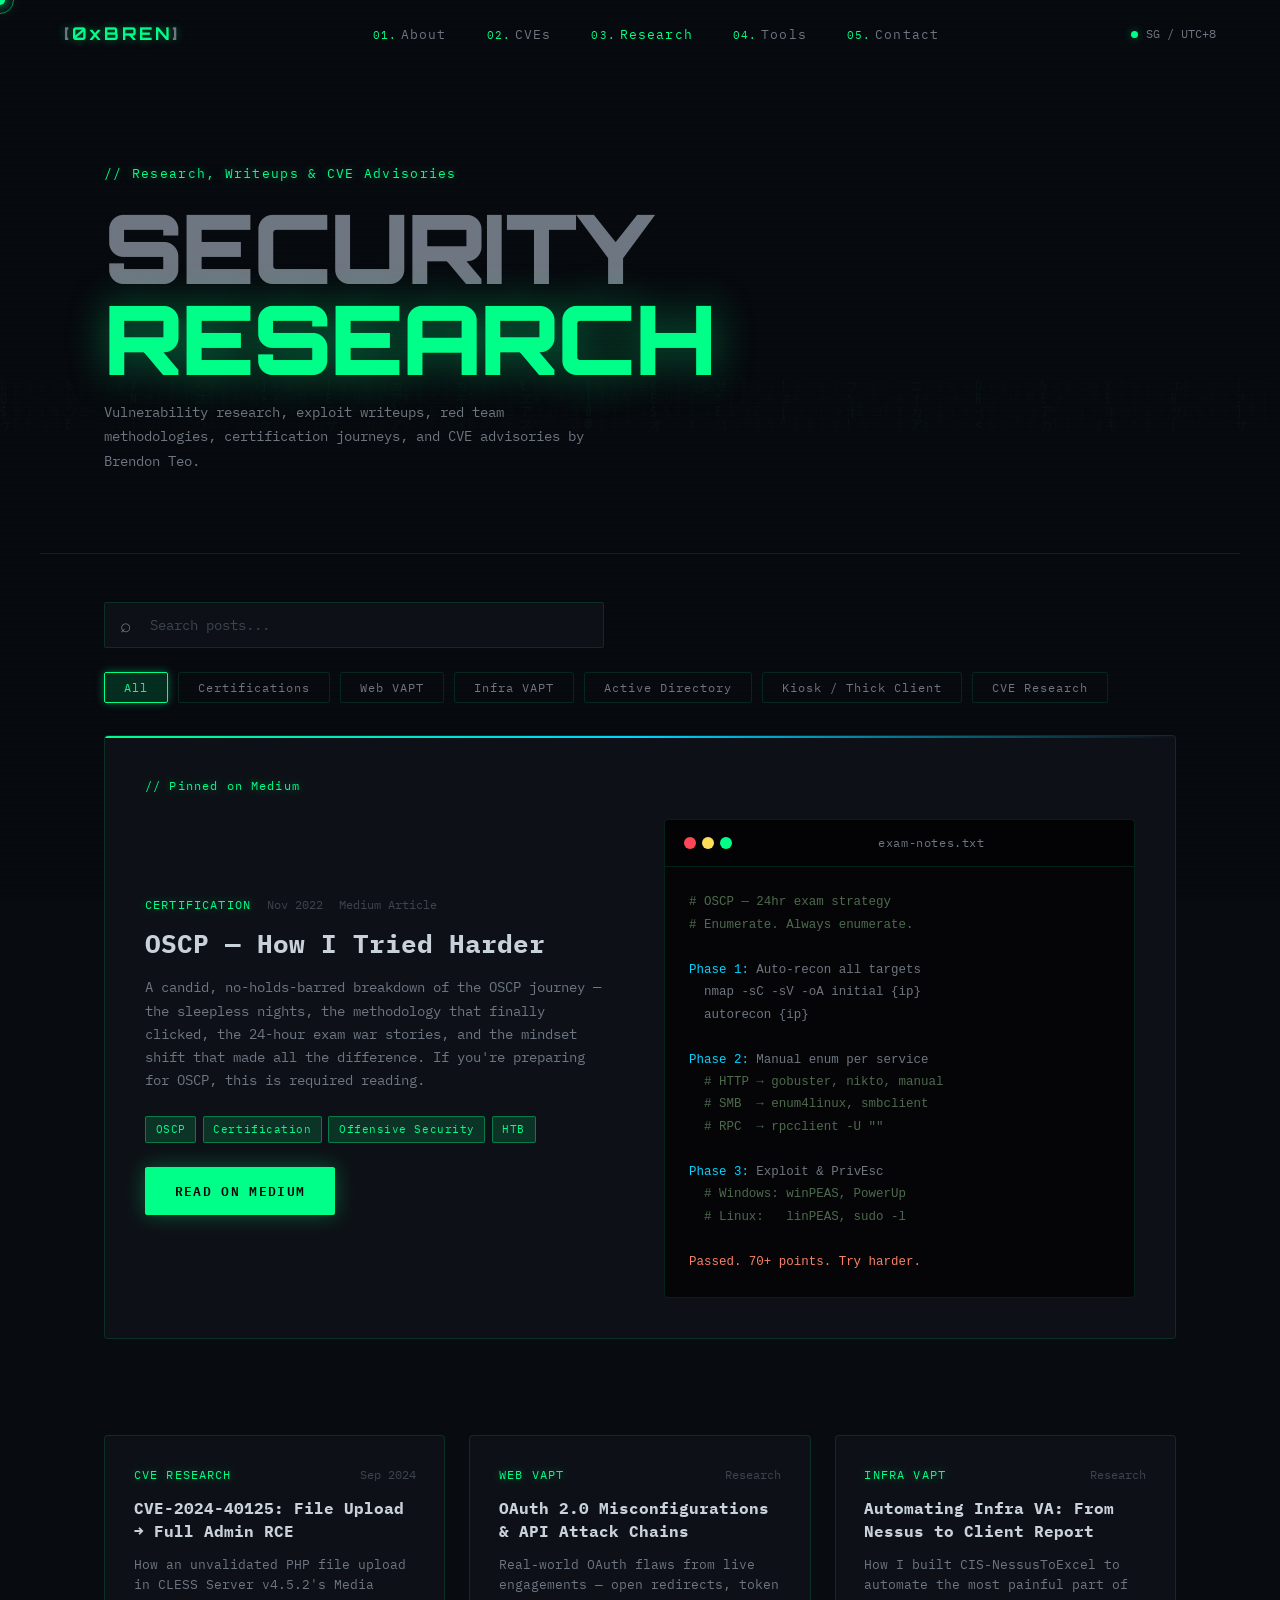
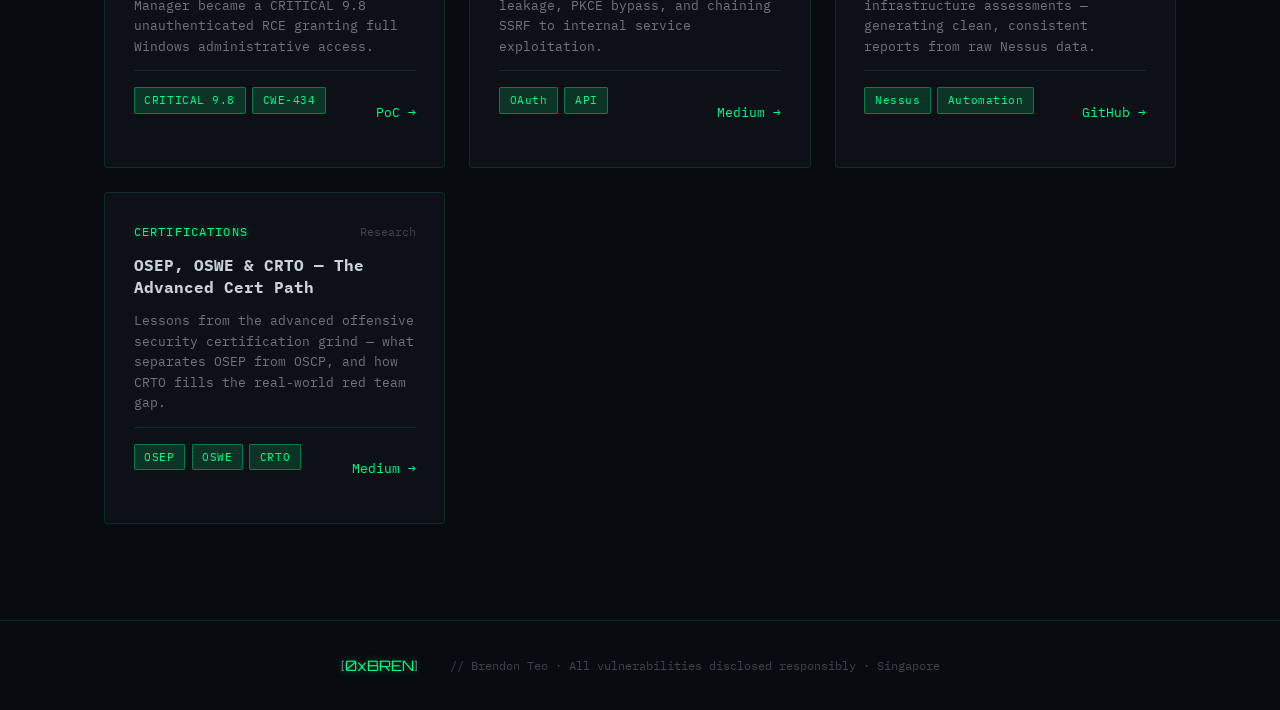
==== blog.html @ 50df7da7 "Add files via upload" ====
<!DOCTYPE html>
<html lang="en">
<head>
  <meta charset="UTF-8" />
  <meta name="viewport" content="width=device-width, initial-scale=1.0" />
  <title>Research — 0xBREN</title>
  <link rel="stylesheet" href="css/style.css" />
  <link rel="stylesheet" href="css/blog.css" />
  <link rel="preconnect" href="https://fonts.googleapis.com" />
  <link href="https://fonts.googleapis.com/css2?family=Share+Tech+Mono&family=Orbitron:wght@400;700;900&family=IBM+Plex+Mono:wght@300;400;600&display=swap" rel="stylesheet" />
</head>
<body>

  <canvas id="matrix-canvas"></canvas>
  <div class="scanlines"></div>
  <div class="cursor" id="cursor"></div>
  <div class="cursor-trail" id="cursor-trail"></div>

  <nav class="nav scrolled" id="nav">
    <div class="nav-logo">
      <a href="index.html" style="text-decoration:none;color:inherit;">
        <span class="bracket">[</span><span class="logo-text">0xBREN</span><span class="bracket">]</span>
      </a>
    </div>
    <ul class="nav-links">
      <li><a href="index.html#about"    class="nav-link"><span class="num">01.</span>About</a></li>
      <li><a href="index.html#cves"     class="nav-link"><span class="num">02.</span>CVEs</a></li>
      <li><a href="blog.html"           class="nav-link" style="color:var(--green)"><span class="num">03.</span>Research</a></li>
      <li><a href="index.html#tools"    class="nav-link"><span class="num">04.</span>Tools</a></li>
      <li><a href="index.html#contact"  class="nav-link"><span class="num">05.</span>Contact</a></li>
    </ul>
    <div class="nav-status">
      <span class="status-dot"></span>
      <span class="status-text">SG / UTC+8</span>
    </div>
  </nav>

  <header class="blog-hero">
    <div class="blog-hero-content">
      <span class="tag-line">// Research, Writeups &amp; CVE Advisories</span>
      <h1 class="blog-hero-title">SECURITY<br/><span class="accent">RESEARCH</span></h1>
      <p class="blog-hero-sub">Vulnerability research, exploit writeups, red team methodologies, certification journeys, and CVE advisories by Brendon Teo.</p>
    </div>
  </header>

  <div class="blog-controls section">
    <div class="blog-search-wrap">
      <span class="search-icon">⌕</span>
      <input type="text" id="blog-search" class="blog-search" placeholder="Search posts..." />
    </div>
    <div class="blog-cats">
      <button class="filter-btn active" data-cat="all">All</button>
      <button class="filter-btn" data-cat="cert">Certifications</button>
      <button class="filter-btn" data-cat="web">Web VAPT</button>
      <button class="filter-btn" data-cat="infra">Infra VAPT</button>
      <button class="filter-btn" data-cat="ad">Active Directory</button>
      <button class="filter-btn" data-cat="kiosk">Kiosk / Thick Client</button>
      <button class="filter-btn" data-cat="cve">CVE Research</button>
    </div>
  </div>

  <!-- FEATURED -->
  <div class="blog-featured section">
    <article class="featured-article reveal" data-cat="cert">
      <div class="featured-badge">// Pinned on Medium</div>
      <div class="featured-grid">
        <div class="featured-left">
          <div class="post-meta">
            <span class="post-cat">Certification</span>
            <span class="post-date">Nov 2022</span>
            <span class="post-read-time">Medium Article</span>
          </div>
          <h2 class="featured-title">OSCP — How I Tried Harder</h2>
          <p class="featured-excerpt">A candid, no-holds-barred breakdown of the OSCP journey — the sleepless nights, the methodology that finally clicked, the 24-hour exam war stories, and the mindset shift that made all the difference. If you're preparing for OSCP, this is required reading.</p>
          <div class="post-tags-row">
            <span class="post-tag">OSCP</span>
            <span class="post-tag">Certification</span>
            <span class="post-tag">Offensive Security</span>
            <span class="post-tag">HTB</span>
          </div>
          <a href="https://medium.com/@btkl123/oscp-how-i-tried-harder-d6840a6efec2" target="_blank" class="btn btn-primary">Read on Medium</a>
        </div>
        <div class="featured-code">
          <div class="terminal-header">
            <div class="terminal-dots">
              <span class="dot dot-red"></span>
              <span class="dot dot-yellow"></span>
              <span class="dot dot-green"></span>
            </div>
            <span class="terminal-title">exam-notes.txt</span>
          </div>
          <pre class="code-block"><code><span class="c-comment"># OSCP — 24hr exam strategy</span>
<span class="c-comment"># Enumerate. Always enumerate.</span>

<span class="c-kw">Phase 1:</span> Auto-recon all targets
  nmap -sC -sV -oA initial {ip}
  autorecon {ip}

<span class="c-kw">Phase 2:</span> Manual enum per service
  <span class="c-comment"># HTTP → gobuster, nikto, manual</span>
  <span class="c-comment"># SMB  → enum4linux, smbclient</span>
  <span class="c-comment"># RPC  → rpcclient -U ""</span>

<span class="c-kw">Phase 3:</span> Exploit &amp; PrivEsc
  <span class="c-comment"># Windows: winPEAS, PowerUp</span>
  <span class="c-comment"># Linux:   linPEAS, sudo -l</span>

<span class="c-val">Passed. 70+ points. Try harder.</span></code></pre>
        </div>
      </div>
    </article>
  </div>

  <!-- POSTS -->
  <div class="blog-grid section" id="blog-grid">

    <article class="blog-post-card reveal" data-cat="cve" data-title="cve-2024-40125 file upload rce cless server">
      <div class="post-header">
        <span class="post-cat">CVE Research</span>
        <span class="post-date">Sep 2024</span>
      </div>
      <h3 class="post-card-title">CVE-2024-40125: File Upload → Full Admin RCE</h3>
      <p class="post-card-excerpt">How an unvalidated PHP file upload in CLESS Server v4.5.2's Media Manager became a CRITICAL 9.8 unauthenticated RCE granting full Windows administrative access.</p>
      <div class="post-footer">
        <div class="post-tags-row">
          <span class="post-tag">CRITICAL 9.8</span>
          <span class="post-tag">CWE-434</span>
        </div>
        <a href="https://github.com/brendontkl/My-CVEs/tree/main/CVE-2024-40125" target="_blank" class="post-read">PoC →</a>
      </div>
    </article>

    <article class="blog-post-card reveal" data-cat="web" data-title="web vapt api oauth ssrf injection">
      <div class="post-header">
        <span class="post-cat">Web VAPT</span>
        <span class="post-date">Research</span>
      </div>
      <h3 class="post-card-title">OAuth 2.0 Misconfigurations &amp; API Attack Chains</h3>
      <p class="post-card-excerpt">Real-world OAuth flaws from live engagements — open redirects, token leakage, PKCE bypass, and chaining SSRF to internal service exploitation.</p>
      <div class="post-footer">
        <div class="post-tags-row">
          <span class="post-tag">OAuth</span>
          <span class="post-tag">API</span>
        </div>
        <a href="https://medium.com/@btkl123" target="_blank" class="post-read">Medium →</a>
      </div>
    </article>

    <article class="blog-post-card reveal" data-cat="infra" data-title="infra vapt network infrastructure nessus">
      <div class="post-header">
        <span class="post-cat">Infra VAPT</span>
        <span class="post-date">Research</span>
      </div>
      <h3 class="post-card-title">Automating Infra VA: From Nessus to Client Report</h3>
      <p class="post-card-excerpt">How I built CIS-NessusToExcel to automate the most painful part of infrastructure assessments — generating clean, consistent reports from raw Nessus data.</p>
      <div class="post-footer">
        <div class="post-tags-row">
          <span class="post-tag">Nessus</span>
          <span class="post-tag">Automation</span>
        </div>
        <a href="https://github.com/brendontkl/VAPT-Tools" target="_blank" class="post-read">GitHub →</a>
      </div>
    </article>

    <article class="blog-post-card reveal" data-cat="cert" data-title="osep oswe crto red team evasion">
      <div class="post-header">
        <span class="post-cat">Certifications</span>
        <span class="post-date">Research</span>
      </div>
      <h3 class="post-card-title">OSEP, OSWE &amp; CRTO — The Advanced Cert Path</h3>
      <p class="post-card-excerpt">Lessons from the advanced offensive security certification grind — what separates OSEP from OSCP, and how CRTO fills the real-world red team gap.</p>
      <div class="post-footer">
        <div class="post-tags-row">
          <span class="post-tag">OSEP</span>
          <span class="post-tag">OSWE</span>
          <span class="post-tag">CRTO</span>
        </div>
        <a href="https://medium.com/@btkl123" target="_blank" class="post-read">Medium →</a>
      </div>
    </article>

  </div>

  <footer class="footer">
    <div class="footer-content">
      <span class="footer-logo"><span class="bracket">[</span>0xBREN<span class="bracket">]</span></span>
      <span class="footer-copy">// Brendon Teo · All vulnerabilities disclosed responsibly · Singapore</span>
    </div>
  </footer>

  <script src="js/main.js"></script>
  <script src="js/blog.js"></script>
</body>
</html>
---- css/style.css ----
/* ═══════════════════════════════════════════════
   0xBREN PORTFOLIO — Terminal Noir
   ═══════════════════════════════════════════════ */

:root {
  --black:       #050508;
  --bg:          #080b10;
  --bg-card:     #0d1117;
  --bg-card2:    #111620;
  --green:       #00ff88;
  --green-dim:   #00cc6a;
  --green-glow:  rgba(0, 255, 136, 0.15);
  --cyan:        #00d4ff;
  --red:         #ff4757;
  --orange:      #ffa502;
  --yellow:      #ffdd59;
  --text:        #c9d1d9;
  --text-dim:    #6e7681;
  --text-muted:  #3d444d;
  --border:      rgba(0, 255, 136, 0.12);
  --border-bright: rgba(0, 255, 136, 0.35);
  --font-mono:   'IBM Plex Mono', 'Share Tech Mono', monospace;
  --font-display:'Orbitron', monospace;
  --glow-sm:     0 0 8px rgba(0, 255, 136, 0.4);
  --glow-md:     0 0 20px rgba(0, 255, 136, 0.3);
  --glow-lg:     0 0 40px rgba(0, 255, 136, 0.2);
}

*, *::before, *::after { box-sizing: border-box; margin: 0; padding: 0; }
html { scroll-behavior: smooth; }
body {
  background: var(--bg);
  color: var(--text);
  font-family: var(--font-mono);
  font-size: 15px;
  line-height: 1.7;
  overflow-x: hidden;
  cursor: none;
}

/* Cursor */
.cursor {
  position: fixed; width: 10px; height: 10px;
  background: var(--green); border-radius: 50%;
  pointer-events: none; z-index: 9999;
  transform: translate(-50%, -50%);
  transition: transform 0.08s ease;
  box-shadow: 0 0 12px var(--green), 0 0 24px rgba(0,255,136,0.4);
  mix-blend-mode: screen;
}
.cursor-trail {
  position: fixed; width: 28px; height: 28px;
  border: 1px solid rgba(0,255,136,0.5); border-radius: 50%;
  pointer-events: none; z-index: 9998;
  transform: translate(-50%, -50%);
  transition: all 0.18s ease; mix-blend-mode: screen;
}

/* Matrix Canvas */
#matrix-canvas {
  position: fixed; top: 0; left: 0;
  width: 100%; height: 100%;
  z-index: 0; opacity: 0.04; pointer-events: none;
}

/* Scanlines */
.scanlines {
  position: fixed; top: 0; left: 0;
  width: 100%; height: 100%;
  background: repeating-linear-gradient(
    0deg, transparent, transparent 2px,
    rgba(0,0,0,0.03) 2px, rgba(0,0,0,0.03) 4px
  );
  pointer-events: none; z-index: 1;
}

/* Nav */
.nav {
  position: fixed; top: 0; left: 0; right: 0;
  display: flex; align-items: center;
  justify-content: space-between;
  padding: 1.2rem 4rem; z-index: 100;
  border-bottom: 1px solid transparent;
  transition: all 0.4s ease;
}
.nav.scrolled {
  background: rgba(8,11,16,0.92);
  backdrop-filter: blur(16px);
  border-bottom-color: var(--border);
}
.nav-logo {
  font-family: var(--font-display);
  font-size: 1.1rem; font-weight: 700;
  letter-spacing: 0.15em;
  color: var(--green); text-shadow: var(--glow-sm);
}
.bracket { color: var(--text-dim); }
.nav-links { display: flex; gap: 2.5rem; list-style: none; }
.nav-link {
  text-decoration: none; color: var(--text-dim);
  font-size: 0.8rem; letter-spacing: 0.08em;
  transition: color 0.2s; position: relative;
}
.nav-link .num { color: var(--green); margin-right: 0.3rem; font-size: 0.7rem; }
.nav-link::after {
  content: ''; position: absolute; bottom: -3px; left: 0;
  width: 0; height: 1px; background: var(--green);
  transition: width 0.3s ease; box-shadow: var(--glow-sm);
}
.nav-link:hover { color: var(--text); }
.nav-link:hover::after { width: 100%; }
.nav-status { display: flex; align-items: center; gap: 0.5rem; font-size: 0.72rem; color: var(--text-dim); }
.status-dot {
  width: 7px; height: 7px; background: var(--green);
  border-radius: 50%; animation: pulse-dot 2s infinite; box-shadow: var(--glow-sm);
}
@keyframes pulse-dot {
  0%,100% { opacity:1; transform:scale(1); }
  50% { opacity:0.5; transform:scale(0.8); }
}

/* Hero */
.hero {
  position: relative; z-index: 2; min-height: 100vh;
  display: grid; grid-template-columns: 1fr 1fr;
  align-items: center; gap: 4rem;
  padding: 8rem 4rem 4rem;
  max-width: 1400px; margin: 0 auto;
}
.hero-tag { margin-bottom: 1.5rem; }
.tag-line { font-size: 0.8rem; color: var(--green); letter-spacing: 0.1em; text-shadow: var(--glow-sm); }
.hero-title { font-family: var(--font-display); line-height: 1.0; margin-bottom: 2rem; }
.title-line {
  display: block; font-size: clamp(2.2rem, 4.5vw, 4rem);
  font-weight: 900; color: var(--text-dim); letter-spacing: -0.02em;
}
.title-line.accent {
  color: var(--green);
  text-shadow: 0 0 30px rgba(0,255,136,0.5), 0 0 60px rgba(0,255,136,0.2);
}
.hero-sub { margin-bottom: 2.5rem; font-size: 0.9rem; color: var(--text-dim); min-height: 1.5rem; }
.typewriter::after { content: '█'; color: var(--green); animation: blink-cursor 1s step-end infinite; }
@keyframes blink-cursor { 50% { opacity: 0; } }
.hero-stats { display: flex; align-items: center; gap: 2rem; margin-bottom: 2.5rem; }
.stat { text-align: center; }
.stat-num {
  display: block; font-family: var(--font-display);
  font-size: 2.2rem; font-weight: 700;
  color: var(--green); text-shadow: var(--glow-md); line-height: 1;
}
.stat-label { font-size: 0.7rem; color: var(--text-dim); text-transform: uppercase; letter-spacing: 0.1em; margin-top: 0.3rem; display: block; }
.stat-divider { color: var(--border-bright); font-size: 1.5rem; }
.hero-cta { display: flex; gap: 1rem; flex-wrap: wrap; }

/* Buttons */
.btn {
  display: inline-block; padding: 0.75rem 1.8rem;
  font-family: var(--font-mono); font-size: 0.82rem;
  letter-spacing: 0.1em; text-decoration: none;
  text-transform: uppercase; border-radius: 2px;
  transition: all 0.25s ease; position: relative; overflow: hidden;
}
.btn::before {
  content: ''; position: absolute; inset: 0;
  transform: translateX(-100%); transition: transform 0.3s ease;
}
.btn:hover::before { transform: translateX(0); }
.btn-primary {
  background: var(--green); color: var(--black); font-weight: 600;
  box-shadow: var(--glow-md); border: 1px solid var(--green);
}
.btn-primary::before { background: rgba(255,255,255,0.15); }
.btn-primary:hover { box-shadow: 0 0 30px rgba(0,255,136,0.6); transform: translateY(-2px); }
.btn-ghost {
  background: transparent; color: var(--green); border: 1px solid var(--border-bright);
}
.btn-ghost::before { background: var(--green-glow); }
.btn-ghost:hover { border-color: var(--green); box-shadow: var(--glow-sm); }

/* Terminal */
.hero-terminal {
  background: var(--bg-card); border: 1px solid var(--border);
  border-radius: 8px; overflow: hidden;
  box-shadow: 0 0 40px rgba(0,0,0,0.5), var(--glow-lg);
  position: relative;
}
.hero-terminal::before {
  content: ''; position: absolute; inset: 0; border-radius: 8px;
  background: linear-gradient(135deg, rgba(0,255,136,0.03), transparent);
  pointer-events: none;
}
.terminal-header {
  display: flex; align-items: center; gap: 1rem;
  padding: 0.8rem 1.2rem;
  background: rgba(0,0,0,0.3); border-bottom: 1px solid var(--border);
}
.terminal-dots { display: flex; gap: 6px; }
.dot { width: 12px; height: 12px; border-radius: 50%; }
.dot-red { background: var(--red); }
.dot-yellow { background: var(--yellow); }
.dot-green { background: var(--green); }
.terminal-title { font-size: 0.75rem; color: var(--text-dim); flex: 1; text-align: center; letter-spacing: 0.05em; }
.terminal-body { padding: 1.5rem; font-size: 0.82rem; line-height: 2.0; }
.terminal-line { display: flex; align-items: baseline; gap: 0.5rem; }
.prompt { color: var(--green); text-shadow: var(--glow-sm); }
.cmd { color: var(--cyan); }
.output { color: var(--text-dim); padding-left: 1rem; }
.blink { animation: blink-cursor 1s step-end infinite; }

/* Animations */
.animate-in { opacity: 0; transform: translateY(24px); }
.animate-in.visible { animation: slide-up 0.7s ease forwards; }
@keyframes slide-up { to { opacity: 1; transform: translateY(0); } }
.reveal {
  opacity: 0; transform: translateY(30px);
  transition: opacity 0.7s ease, transform 0.7s ease;
}
.reveal.visible { opacity: 1; transform: translateY(0); }

/* Sections */
.section {
  position: relative; z-index: 2;
  max-width: 1200px; margin: 0 auto;
  padding: 6rem 4rem;
}
.section-header { display: flex; align-items: center; gap: 1.2rem; margin-bottom: 3.5rem; }
.section-num { font-family: var(--font-display); font-size: 0.75rem; color: var(--green); text-shadow: var(--glow-sm); letter-spacing: 0.1em; }
.section-title { font-family: var(--font-display); font-size: 1.5rem; font-weight: 700; color: var(--text); letter-spacing: 0.05em; white-space: nowrap; }
.section-line { flex: 1; height: 1px; background: var(--border); max-width: 400px; }

/* About */
.about-grid { display: grid; grid-template-columns: 1fr 1fr; gap: 4rem; align-items: start; }
.about-intro { font-family: var(--font-display); font-size: 1.05rem; color: var(--green); margin-bottom: 1.5rem; text-shadow: var(--glow-sm); }
.about-text p { margin-bottom: 1rem; color: var(--text); font-size: 0.88rem; }
.about-text strong { color: var(--green); }
.cert-row { display: flex; gap: 0.6rem; flex-wrap: wrap; margin-top: 1.5rem; }
.cert {
  padding: 0.3rem 0.7rem; border: 1px solid var(--border-bright);
  border-radius: 2px; font-size: 0.68rem; color: var(--green);
  letter-spacing: 0.08em; text-shadow: var(--glow-sm);
}
.skill-category { margin-bottom: 2rem; }
.skill-category h4 { font-family: var(--font-display); font-size: 0.72rem; color: var(--green); letter-spacing: 0.15em; margin-bottom: 1rem; text-transform: uppercase; }
.skill-list { display: flex; flex-wrap: wrap; gap: 0.6rem; }
.skill-tag {
  padding: 0.3rem 0.8rem; background: var(--bg-card);
  border: 1px solid var(--border); border-radius: 2px;
  font-size: 0.75rem; color: var(--text-dim); transition: all 0.2s;
}
.skill-tag:hover { border-color: var(--green); color: var(--green); box-shadow: var(--glow-sm); }

/* CVE Live Badge */
.cve-live-badge {
  display: flex; align-items: center; gap: 0.6rem;
  font-size: 0.78rem; color: var(--text-dim);
  margin-bottom: 1.5rem;
  padding: 0.5rem 1rem;
  background: var(--bg-card);
  border: 1px solid var(--border);
  border-radius: 2px;
  width: fit-content;
}
.cve-live-badge .status-dot { flex-shrink: 0; }

/* CVEs */
.cve-filter { display: flex; gap: 0.8rem; margin-bottom: 2.5rem; flex-wrap: wrap; }
.filter-btn {
  padding: 0.4rem 1.2rem; background: transparent;
  border: 1px solid var(--border); color: var(--text-dim);
  font-family: var(--font-mono); font-size: 0.78rem;
  letter-spacing: 0.08em; cursor: pointer; border-radius: 2px; transition: all 0.2s;
}
.filter-btn:hover, .filter-btn.active {
  border-color: var(--green); color: var(--green);
  background: var(--green-glow); box-shadow: var(--glow-sm);
}
.cve-grid { display: grid; grid-template-columns: repeat(auto-fill, minmax(380px, 1fr)); gap: 1.5rem; }
.cve-card {
  background: var(--bg-card); border: 1px solid var(--border);
  border-radius: 4px; padding: 1.5rem;
  transition: all 0.3s ease; position: relative; overflow: hidden;
}
.cve-card::before {
  content: ''; position: absolute; top: 0; left: 0;
  width: 3px; height: 100%;
  transform: scaleY(0); transform-origin: top; transition: transform 0.3s ease;
}
.cve-card[data-severity="critical"]::before { background: var(--red); }
.cve-card[data-severity="high"]::before     { background: var(--orange); }
.cve-card[data-severity="medium"]::before   { background: var(--yellow); }
.cve-card:hover { border-color: var(--border-bright); transform: translateY(-4px); box-shadow: 0 12px 40px rgba(0,0,0,0.4), var(--glow-sm); }
.cve-card:hover::before { transform: scaleY(1); }
.cve-top { display: flex; justify-content: space-between; align-items: center; margin-bottom: 0.8rem; }
.cve-id { font-size: 0.72rem; color: var(--text-dim); letter-spacing: 0.05em; }
.severity { padding: 0.2rem 0.6rem; border-radius: 2px; font-size: 0.68rem; font-weight: 600; letter-spacing: 0.08em; }
.severity.critical { background: rgba(255,71,87,0.15); color: var(--red); border: 1px solid rgba(255,71,87,0.3); }
.severity.high     { background: rgba(255,165,2,0.15);  color: var(--orange); border: 1px solid rgba(255,165,2,0.3); }
.severity.medium   { background: rgba(255,221,89,0.15); color: var(--yellow); border: 1px solid rgba(255,221,89,0.3); }
.cve-title { font-size: 0.9rem; color: var(--text); font-weight: 600; margin-bottom: 0.7rem; line-height: 1.4; }
.cve-desc { font-size: 0.8rem; color: var(--text-dim); margin-bottom: 1rem; line-height: 1.6; }
.cve-meta { display: flex; flex-wrap: wrap; gap: 0.4rem; margin-bottom: 1rem; }
.cve-tag { padding: 0.15rem 0.5rem; background: rgba(0,255,136,0.06); border: 1px solid var(--border); border-radius: 2px; font-size: 0.68rem; color: var(--text-dim); }
.cve-footer { display: flex; justify-content: space-between; align-items: center; border-top: 1px solid var(--border); padding-top: 0.8rem; flex-wrap: wrap; gap: 0.5rem; }
.cve-date { font-size: 0.72rem; color: var(--text-muted); }
.cve-links-row { display: flex; gap: 1rem; }
.cve-link { font-size: 0.75rem; color: var(--green); text-decoration: none; transition: text-shadow 0.2s; }
.cve-link:hover { text-shadow: var(--glow-sm); }
.cve-cta { text-align: center; margin-top: 2.5rem; display: flex; gap: 1rem; justify-content: center; flex-wrap: wrap; }

/* Research */
.research-grid { display: grid; grid-template-columns: 1fr 1fr; gap: 1.5rem; }
.post-card { background: var(--bg-card); border: 1px solid var(--border); border-radius: 4px; overflow: hidden; transition: all 0.3s ease; }
.post-card:hover { border-color: var(--border-bright); transform: translateY(-4px); box-shadow: 0 12px 40px rgba(0,0,0,0.4); }
.post-featured { grid-column: span 2; display: grid; grid-template-columns: 1fr 1.5fr; }
.post-img-placeholder {
  background: linear-gradient(135deg, #0a1a0a, #051205);
  display: flex; align-items: center; justify-content: center;
  min-height: 200px; font-size: 4rem;
  color: rgba(0,255,136,0.1); border-right: 1px solid var(--border);
  position: relative; overflow: hidden;
}
.post-glitch { animation: glitch 3s infinite; font-size: 6rem; letter-spacing: -0.5rem; }
@keyframes glitch {
  0%,90%,100% { transform:none; filter:none; }
  92% { transform:translate(-4px,2px); filter:hue-rotate(90deg); }
  94% { transform:translate(4px,-2px); filter:hue-rotate(-90deg); }
  96% { transform:translate(-2px,4px); }
}
.post-content { padding: 1.8rem; }
.post-meta { display: flex; gap: 1rem; margin-bottom: 0.8rem; font-size: 0.72rem; flex-wrap: wrap; }
.post-cat { color: var(--green); text-transform: uppercase; letter-spacing: 0.1em; text-shadow: var(--glow-sm); }
.post-date { color: var(--text-muted); }
.post-title { font-size: 1rem; color: var(--text); margin-bottom: 0.8rem; line-height: 1.4; }
.post-excerpt { font-size: 0.82rem; color: var(--text-dim); margin-bottom: 1.2rem; line-height: 1.6; }
.post-read { font-size: 0.8rem; color: var(--green); text-decoration: none; transition: text-shadow 0.2s; }
.post-read:hover { text-shadow: var(--glow-sm); }

/* Tools — 4 column grid */
.tools-grid { display: grid; grid-template-columns: repeat(4, 1fr); gap: 1.5rem; }
.tool-card {
  background: var(--bg-card); border: 1px solid var(--border);
  border-radius: 4px; padding: 1.8rem;
  transition: all 0.3s ease; text-align: center;
  display: flex; flex-direction: column;
}
.tool-card:hover { border-color: var(--green); box-shadow: var(--glow-md); transform: translateY(-4px); }
.tool-icon { font-size: 2rem; margin-bottom: 1rem; }
.tool-name { font-family: var(--font-display); font-size: 0.85rem; color: var(--green); margin-bottom: 0.8rem; text-shadow: var(--glow-sm); }
.tool-desc { font-size: 0.78rem; color: var(--text-dim); margin-bottom: 1rem; line-height: 1.6; flex: 1; }
.tool-tags { display: flex; gap: 0.5rem; justify-content: center; margin-bottom: 1.2rem; flex-wrap: wrap; }
.tool-tag { padding: 0.15rem 0.5rem; background: var(--green-glow); border: 1px solid var(--border-bright); border-radius: 2px; font-size: 0.68rem; color: var(--green); }
.tool-link { font-size: 0.78rem; color: var(--text-dim); text-decoration: none; transition: color 0.2s; }
.tool-link:hover { color: var(--green); }

/* Contact */
.contact-content { display: grid; grid-template-columns: 1fr 1fr; gap: 4rem; align-items: start; }
.contact-intro { font-size: 1rem; margin-bottom: 1rem; color: var(--text); }
.contact-intro strong { color: var(--green); }
.contact-text p { font-size: 0.88rem; color: var(--text-dim); margin-bottom: 1.5rem; }
.contact-links { display: flex; flex-direction: column; gap: 1rem; }
.contact-item {
  display: flex; align-items: center; gap: 1rem;
  text-decoration: none; color: var(--text-dim); font-size: 0.82rem;
  padding: 0.8rem 1rem; border: 1px solid var(--border);
  border-radius: 2px; transition: all 0.2s;
}
.contact-item:hover { border-color: var(--green); color: var(--green); background: var(--green-glow); box-shadow: var(--glow-sm); }
.contact-icon { font-size: 1.1rem; color: var(--green); }
.pgp-box { background: var(--bg-card); border: 1px solid var(--border); border-radius: 4px; overflow: hidden; }
.pgp-header { padding: 0.7rem 1rem; background: rgba(0,0,0,0.3); border-bottom: 1px solid var(--border); font-size: 0.75rem; color: var(--text-dim); letter-spacing: 0.1em; }
.pgp-content { padding: 1.2rem; font-size: 0.72rem; color: var(--text-muted); white-space: pre-wrap; line-height: 1.6; word-break: break-all; }
.pgp-copy { width: 100%; padding: 0.7rem; background: transparent; border: none; border-top: 1px solid var(--border); color: var(--green); font-family: var(--font-mono); font-size: 0.78rem; letter-spacing: 0.1em; cursor: pointer; transition: background 0.2s; }
.pgp-copy:hover { background: var(--green-glow); }

/* Footer */
.footer { position: relative; z-index: 2; border-top: 1px solid var(--border); padding: 2rem 4rem; text-align: center; }
.footer-content { display: flex; align-items: center; justify-content: center; gap: 2rem; font-size: 0.78rem; color: var(--text-muted); flex-wrap: wrap; }
.footer-logo { font-family: var(--font-display); color: var(--green); text-shadow: var(--glow-sm); font-size: 0.9rem; }

/* Responsive */
@media (max-width: 1100px) {
  .tools-grid { grid-template-columns: repeat(2, 1fr); }
}
@media (max-width: 900px) {
  .hero { grid-template-columns: 1fr; padding: 7rem 2rem 3rem; }
  .hero-terminal { display: none; }
  .about-grid { grid-template-columns: 1fr; }
  .cve-grid { grid-template-columns: 1fr; }
  .research-grid { grid-template-columns: 1fr; }
  .post-featured { grid-column: span 1; grid-template-columns: 1fr; }
  .post-img-placeholder { min-height: 150px; border-right: none; border-bottom: 1px solid var(--border); }
  .contact-content { grid-template-columns: 1fr; }
  .section { padding: 4rem 2rem; }
  .nav { padding: 1rem 2rem; }
  .nav-links { display: none; }
}
@media (max-width: 580px) {
  .tools-grid { grid-template-columns: 1fr; }
  .hero-stats { flex-direction: column; gap: 1rem; }
  .stat-divider { display: none; }
}
---- css/blog.css ----
/* ═══════════════════════════════════════════════
   BLOG PAGE — blog.css
   ═══════════════════════════════════════════════ */

.blog-hero {
  position: relative; z-index: 2;
  padding: 10rem 4rem 5rem;
  max-width: 1200px; margin: 0 auto;
  border-bottom: 1px solid var(--border);
}
.blog-hero-title {
  font-family: var(--font-display);
  font-size: clamp(3rem, 8vw, 6rem);
  font-weight: 900; line-height: 0.95;
  color: var(--text-dim); margin: 1rem 0; letter-spacing: -0.02em;
}
.blog-hero-title .accent {
  color: var(--green);
  text-shadow: 0 0 40px rgba(0,255,136,0.4); display: block;
}
.blog-hero-sub { font-size: 0.9rem; color: var(--text-dim); max-width: 500px; margin-top: 1rem; }

.blog-controls { display: flex; flex-direction: column; gap: 1.5rem; padding-top: 3rem; padding-bottom: 2rem; }
.blog-search-wrap { position: relative; max-width: 500px; }
.search-icon { position: absolute; left: 1rem; top: 50%; transform: translateY(-50%); color: var(--text-dim); font-size: 1.2rem; }
.blog-search {
  width: 100%; padding: 0.8rem 1rem 0.8rem 2.8rem;
  background: var(--bg-card); border: 1px solid var(--border);
  border-radius: 2px; color: var(--text);
  font-family: var(--font-mono); font-size: 0.85rem;
  outline: none; transition: border-color 0.2s, box-shadow 0.2s;
}
.blog-search:focus { border-color: var(--green); box-shadow: var(--glow-sm); }
.blog-search::placeholder { color: var(--text-muted); }
.blog-cats { display: flex; flex-wrap: wrap; gap: 0.6rem; }

.blog-featured { padding-top: 0; }
.featured-article {
  background: var(--bg-card); border: 1px solid var(--border);
  border-radius: 4px; padding: 2.5rem; position: relative; overflow: hidden;
}
.featured-article::before {
  content: ''; position: absolute; top: 0; left: 0; right: 0;
  height: 2px; background: linear-gradient(90deg, var(--green), var(--cyan), transparent);
}
.featured-badge { font-size: 0.72rem; color: var(--green); letter-spacing: 0.1em; margin-bottom: 1.5rem; text-shadow: var(--glow-sm); }
.featured-grid { display: grid; grid-template-columns: 1fr 1fr; gap: 3rem; align-items: center; }
.featured-title { font-size: 1.6rem; color: var(--text); line-height: 1.3; margin-bottom: 1rem; font-family: var(--font-mono); }
.featured-excerpt { font-size: 0.85rem; color: var(--text-dim); margin-bottom: 1.5rem; line-height: 1.7; }
.post-tags-row { display: flex; flex-wrap: wrap; gap: 0.4rem; margin-bottom: 1.5rem; }
.post-tag { padding: 0.2rem 0.6rem; background: var(--green-glow); border: 1px solid var(--border-bright); border-radius: 2px; font-size: 0.68rem; color: var(--green); letter-spacing: 0.05em; }
.post-read-time { color: var(--text-muted); }
.featured-code { background: var(--black); border: 1px solid var(--border); border-radius: 4px; overflow: hidden; }
.code-block { padding: 1.5rem; font-size: 0.78rem; line-height: 1.8; overflow-x: auto; color: var(--text-dim); }
.c-comment { color: #4d6a4d; }
.c-kw { color: var(--cyan); }
.c-val { color: #f78166; }

.blog-grid { display: grid; grid-template-columns: repeat(3, 1fr); gap: 1.5rem; padding-top: 0; }
.blog-post-card {
  background: var(--bg-card); border: 1px solid var(--border);
  border-radius: 4px; padding: 1.8rem;
  display: flex; flex-direction: column; gap: 0.8rem;
  transition: all 0.3s ease; position: relative; overflow: hidden;
}
.blog-post-card::after {
  content: ''; position: absolute; bottom: 0; left: 0; right: 0;
  height: 1px; background: linear-gradient(90deg, transparent, var(--green), transparent);
  opacity: 0; transition: opacity 0.3s;
}
.blog-post-card:hover { border-color: var(--border-bright); transform: translateY(-4px); box-shadow: 0 12px 40px rgba(0,0,0,0.5); }
.blog-post-card:hover::after { opacity: 1; }
.post-header { display: flex; justify-content: space-between; align-items: center; font-size: 0.72rem; flex-wrap: wrap; gap: 0.3rem; }
.post-card-title { font-size: 1rem; color: var(--text); line-height: 1.4; flex: 1; }
.post-card-excerpt { font-size: 0.8rem; color: var(--text-dim); line-height: 1.6; flex: 1; }
.post-footer { display: flex; justify-content: space-between; align-items: center; padding-top: 1rem; border-top: 1px solid var(--border); margin-top: auto; }
.blog-post-card.hidden { display: none; }

@media (max-width: 900px) {
  .featured-grid { grid-template-columns: 1fr; }
  .featured-code { display: none; }
  .blog-grid { grid-template-columns: 1fr 1fr; }
  .blog-hero { padding: 8rem 2rem 3rem; }
}
@media (max-width: 580px) {
  .blog-grid { grid-template-columns: 1fr; }
}
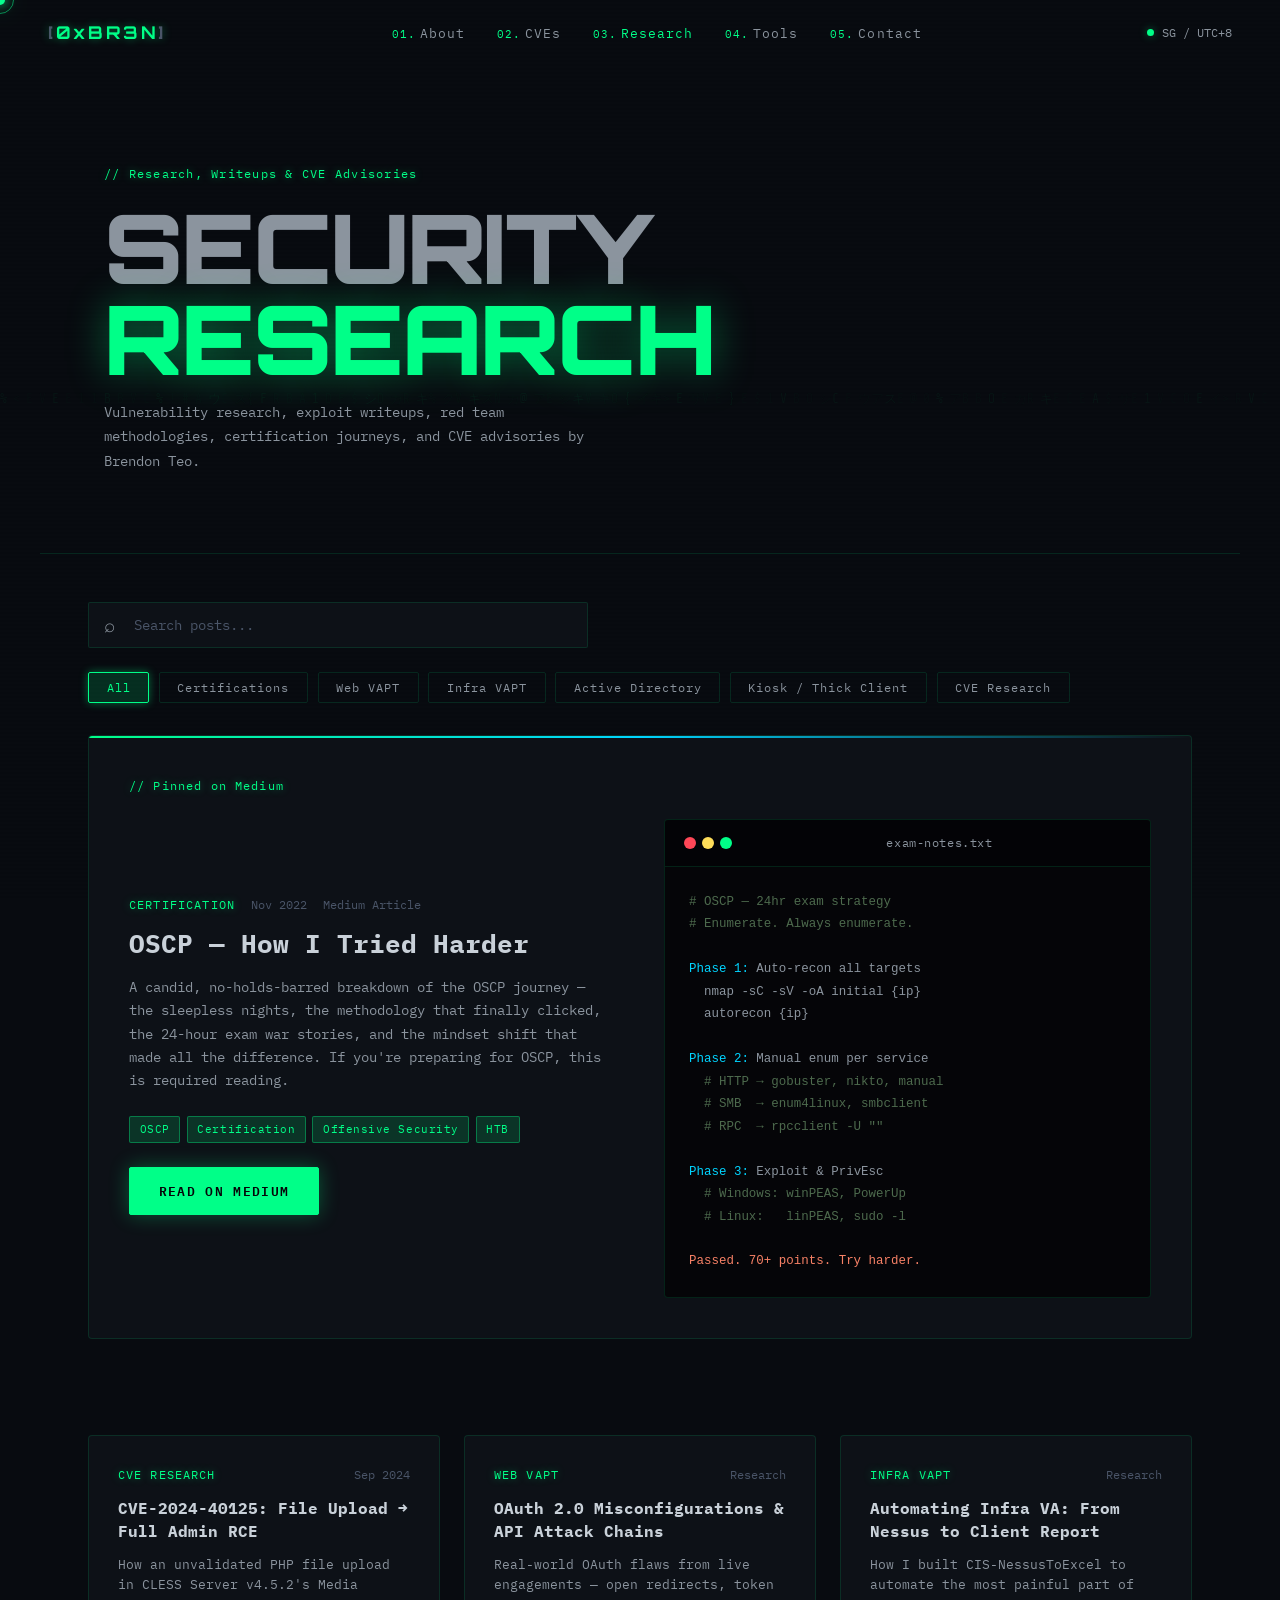
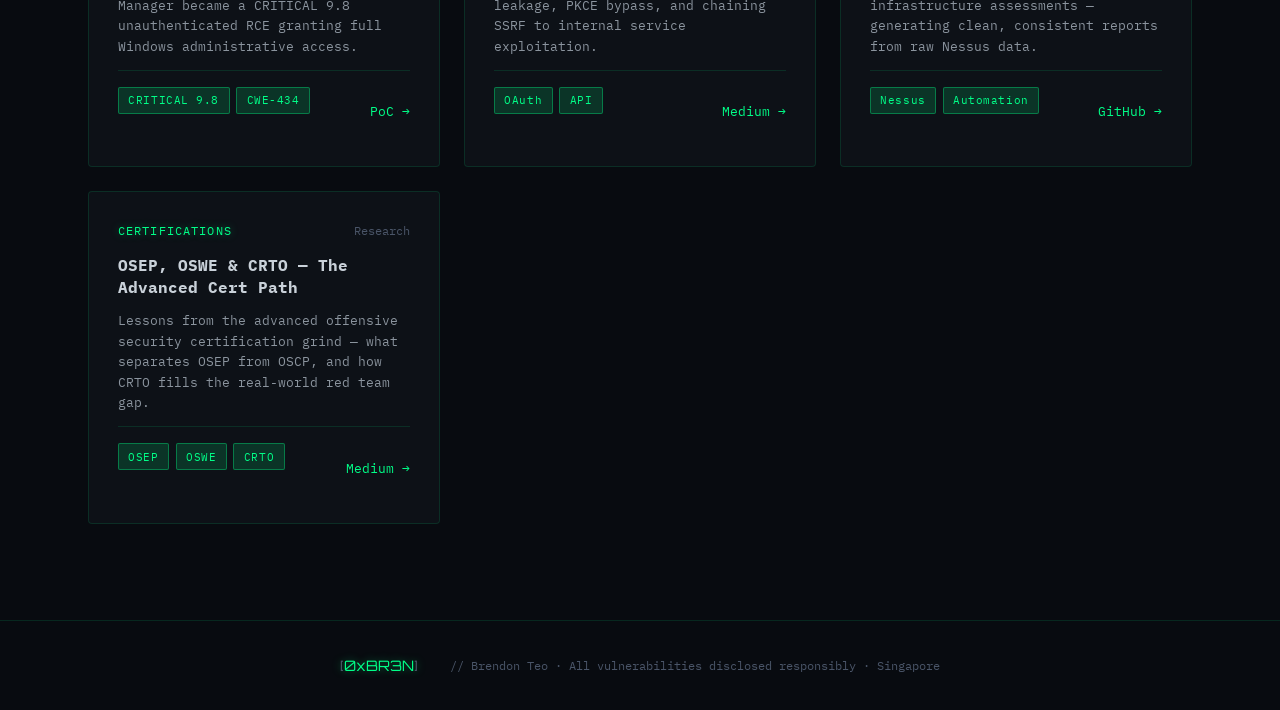
==== commit d257ceed: "Add files via upload" ====
--- a/blog.html
+++ b/blog.html
@@ -3,7 +3,7 @@
 <head>
   <meta charset="UTF-8" />
   <meta name="viewport" content="width=device-width, initial-scale=1.0" />
-  <title>Research — 0xBREN</title>
+  <title>Research — 0xBR3N</title>
   <link rel="stylesheet" href="css/style.css" />
   <link rel="stylesheet" href="css/blog.css" />
   <link rel="preconnect" href="https://fonts.googleapis.com" />
@@ -19,7 +19,7 @@
   <nav class="nav scrolled" id="nav">
     <div class="nav-logo">
       <a href="index.html" style="text-decoration:none;color:inherit;">
-        <span class="bracket">[</span><span class="logo-text">0xBREN</span><span class="bracket">]</span>
+        <span class="bracket">[</span><span class="logo-text">0xBR3N</span><span class="bracket">]</span>
       </a>
     </div>
     <ul class="nav-links">
@@ -183,7 +183,7 @@
 
   <footer class="footer">
     <div class="footer-content">
-      <span class="footer-logo"><span class="bracket">[</span>0xBREN<span class="bracket">]</span></span>
+      <span class="footer-logo"><span class="bracket">[</span>0xBR3N<span class="bracket">]</span></span>
       <span class="footer-copy">// Brendon Teo · All vulnerabilities disclosed responsibly · Singapore</span>
     </div>
   </footer>
--- a/css/style.css
+++ b/css/style.css
@@ -1,29 +1,28 @@
 /* ═══════════════════════════════════════════════
-   0xBREN PORTFOLIO — Terminal Noir
+   0xBR3N — style.css  (v2 — no scene, mobile ready)
    ═══════════════════════════════════════════════ */
 
 :root {
-  --black:       #050508;
-  --bg:          #080b10;
-  --bg-card:     #0d1117;
-  --bg-card2:    #111620;
-  --green:       #00ff88;
-  --green-dim:   #00cc6a;
-  --green-glow:  rgba(0, 255, 136, 0.15);
-  --cyan:        #00d4ff;
-  --red:         #ff4757;
-  --orange:      #ffa502;
-  --yellow:      #ffdd59;
-  --text:        #c9d1d9;
-  --text-dim:    #6e7681;
-  --text-muted:  #3d444d;
-  --border:      rgba(0, 255, 136, 0.12);
+  --black:         #050508;
+  --bg:            #080b10;
+  --bg-card:       #0d1117;
+  --green:         #00ff88;
+  --green-dim:     #00cc6a;
+  --green-glow:    rgba(0, 255, 136, 0.15);
+  --cyan:          #00d4ff;
+  --red:           #ff4757;
+  --orange:        #ffa502;
+  --yellow:        #ffdd59;
+  --text:          #c9d1d9;
+  --text-dim:      #8b949e;
+  --text-muted:    #4a5568;
+  --border:        rgba(0, 255, 136, 0.12);
   --border-bright: rgba(0, 255, 136, 0.35);
-  --font-mono:   'IBM Plex Mono', 'Share Tech Mono', monospace;
-  --font-display:'Orbitron', monospace;
-  --glow-sm:     0 0 8px rgba(0, 255, 136, 0.4);
-  --glow-md:     0 0 20px rgba(0, 255, 136, 0.3);
-  --glow-lg:     0 0 40px rgba(0, 255, 136, 0.2);
+  --font-mono:     'IBM Plex Mono', 'Share Tech Mono', monospace;
+  --font-display:  'Orbitron', monospace;
+  --glow-sm:       0 0 8px  rgba(0, 255, 136, 0.4);
+  --glow-md:       0 0 20px rgba(0, 255, 136, 0.3);
+  --glow-lg:       0 0 40px rgba(0, 255, 136, 0.2);
 }
 
 *, *::before, *::after { box-sizing: border-box; margin: 0; padding: 0; }
@@ -37,13 +36,14 @@
   overflow-x: hidden;
   cursor: none;
 }
-
-/* Cursor */
+@media (max-width: 768px) { body { cursor: auto; } }
+
+/* ── Custom Cursor (desktop only) ── */
+.cursor, .cursor-trail { pointer-events: none; }
 .cursor {
   position: fixed; width: 10px; height: 10px;
   background: var(--green); border-radius: 50%;
-  pointer-events: none; z-index: 9999;
-  transform: translate(-50%, -50%);
+  z-index: 9999; transform: translate(-50%, -50%);
   transition: transform 0.08s ease;
   box-shadow: 0 0 12px var(--green), 0 0 24px rgba(0,255,136,0.4);
   mix-blend-mode: screen;
@@ -51,22 +51,22 @@
 .cursor-trail {
   position: fixed; width: 28px; height: 28px;
   border: 1px solid rgba(0,255,136,0.5); border-radius: 50%;
-  pointer-events: none; z-index: 9998;
-  transform: translate(-50%, -50%);
+  z-index: 9998; transform: translate(-50%, -50%);
   transition: all 0.18s ease; mix-blend-mode: screen;
 }
-
-/* Matrix Canvas */
+@media (max-width: 768px) { .cursor, .cursor-trail { display: none; } }
+
+/* ── Matrix Canvas ── */
 #matrix-canvas {
   position: fixed; top: 0; left: 0;
   width: 100%; height: 100%;
   z-index: 0; opacity: 0.04; pointer-events: none;
 }
-
-/* Scanlines */
+@media (max-width: 768px) { #matrix-canvas { opacity: 0.025; } }
+
+/* ── Scanlines ── */
 .scanlines {
-  position: fixed; top: 0; left: 0;
-  width: 100%; height: 100%;
+  position: fixed; top: 0; left: 0; width: 100%; height: 100%;
   background: repeating-linear-gradient(
     0deg, transparent, transparent 2px,
     rgba(0,0,0,0.03) 2px, rgba(0,0,0,0.03) 4px
@@ -74,38 +74,38 @@
   pointer-events: none; z-index: 1;
 }
 
-/* Nav */
+/* ════════════════════════════════════
+   NAV
+════════════════════════════════════ */
 .nav {
   position: fixed; top: 0; left: 0; right: 0;
-  display: flex; align-items: center;
-  justify-content: space-between;
-  padding: 1.2rem 4rem; z-index: 100;
+  display: flex; align-items: center; justify-content: space-between;
+  padding: 1.1rem 3rem; z-index: 100;
   border-bottom: 1px solid transparent;
   transition: all 0.4s ease;
 }
 .nav.scrolled {
-  background: rgba(8,11,16,0.92);
+  background: rgba(8,11,16,0.95);
   backdrop-filter: blur(16px);
   border-bottom-color: var(--border);
 }
 .nav-logo {
-  font-family: var(--font-display);
-  font-size: 1.1rem; font-weight: 700;
-  letter-spacing: 0.15em;
+  font-family: var(--font-display); font-size: 1.1rem;
+  font-weight: 700; letter-spacing: 0.15em;
   color: var(--green); text-shadow: var(--glow-sm);
 }
-.bracket { color: var(--text-dim); }
-.nav-links { display: flex; gap: 2.5rem; list-style: none; }
+.bracket { color: var(--text-muted); }
+.nav-links { display: flex; gap: 2rem; list-style: none; }
 .nav-link {
   text-decoration: none; color: var(--text-dim);
   font-size: 0.8rem; letter-spacing: 0.08em;
   transition: color 0.2s; position: relative;
 }
-.nav-link .num { color: var(--green); margin-right: 0.3rem; font-size: 0.7rem; }
+.nav-link .num { color: var(--green); margin-right: 0.25rem; font-size: 0.7rem; }
 .nav-link::after {
   content: ''; position: absolute; bottom: -3px; left: 0;
   width: 0; height: 1px; background: var(--green);
-  transition: width 0.3s ease; box-shadow: var(--glow-sm);
+  transition: width 0.3s ease;
 }
 .nav-link:hover { color: var(--text); }
 .nav-link:hover::after { width: 100%; }
@@ -113,43 +113,174 @@
 .status-dot {
   width: 7px; height: 7px; background: var(--green);
   border-radius: 50%; animation: pulse-dot 2s infinite; box-shadow: var(--glow-sm);
+  flex-shrink: 0;
 }
 @keyframes pulse-dot {
   0%,100% { opacity:1; transform:scale(1); }
   50% { opacity:0.5; transform:scale(0.8); }
 }
 
-/* Hero */
+/* Hamburger (mobile) */
+.nav-hamburger {
+  display: none; flex-direction: column; gap: 5px;
+  background: none; border: none; cursor: pointer; padding: 4px;
+}
+.nav-hamburger span {
+  display: block; width: 22px; height: 2px;
+  background: var(--green); border-radius: 2px;
+  transition: all 0.3s;
+}
+.nav-hamburger.open span:nth-child(1) { transform: rotate(45deg) translate(5px, 5px); }
+.nav-hamburger.open span:nth-child(2) { opacity: 0; }
+.nav-hamburger.open span:nth-child(3) { transform: rotate(-45deg) translate(5px, -5px); }
+
+/* Mobile nav drawer */
+.mobile-nav {
+  position: fixed; top: 0; left: 0; right: 0; bottom: 0;
+  background: rgba(5,5,8,0.97); backdrop-filter: blur(12px);
+  z-index: 99; display: flex; align-items: center; justify-content: center;
+  opacity: 0; pointer-events: none; transition: opacity 0.3s ease;
+}
+.mobile-nav.open { opacity: 1; pointer-events: all; }
+.mobile-nav ul { list-style: none; text-align: center; }
+.mobile-nav ul li { margin: 1.5rem 0; }
+.mobile-nav .nav-link {
+  font-size: 1.4rem; letter-spacing: 0.12em;
+  color: var(--text-dim);
+}
+.mobile-nav .nav-link:hover { color: var(--green); }
+
+@media (max-width: 900px) {
+  .nav-links, .nav-status { display: none; }
+  .nav-hamburger { display: flex; }
+  .nav { padding: 1rem 1.5rem; }
+}
+
+/* ════════════════════════════════════
+   HERO
+════════════════════════════════════ */
 .hero {
-  position: relative; z-index: 2; min-height: 100vh;
+  position: relative; z-index: 2;
+  min-height: 100vh;
   display: grid; grid-template-columns: 1fr 1fr;
-  align-items: center; gap: 4rem;
-  padding: 8rem 4rem 4rem;
+  align-items: center; gap: 3rem;
+  padding: 8rem 3rem 4rem;
   max-width: 1400px; margin: 0 auto;
 }
-.hero-tag { margin-bottom: 1.5rem; }
-.tag-line { font-size: 0.8rem; color: var(--green); letter-spacing: 0.1em; text-shadow: var(--glow-sm); }
-.hero-title { font-family: var(--font-display); line-height: 1.0; margin-bottom: 2rem; }
-.title-line {
-  display: block; font-size: clamp(2.2rem, 4.5vw, 4rem);
-  font-weight: 900; color: var(--text-dim); letter-spacing: -0.02em;
-}
-.title-line.accent {
-  color: var(--green);
-  text-shadow: 0 0 30px rgba(0,255,136,0.5), 0 0 60px rgba(0,255,136,0.2);
-}
-.hero-sub { margin-bottom: 2.5rem; font-size: 0.9rem; color: var(--text-dim); min-height: 1.5rem; }
+.hero-tag { margin-bottom: 1.2rem; }
+.tag-line { font-size: 0.78rem; color: var(--green); letter-spacing: 0.1em; text-shadow: var(--glow-sm); }
+
+/* Identity block */
+.identity-block { margin-bottom: 1.8rem; }
+.identity-label {
+  font-size: 0.65rem; letter-spacing: 0.2em;
+  color: var(--text-muted); margin-bottom: 0.6rem;
+  font-family: var(--font-display);
+}
+.identity-name {
+  font-family: var(--font-display);
+  font-size: clamp(2.4rem, 5.5vw, 4.5rem);
+  font-weight: 900; line-height: 1;
+  color: var(--text); letter-spacing: -0.02em;
+  position: relative; display: inline-block;
+  animation: glitch-anim 5s infinite;
+}
+.identity-name::before,
+.identity-name::after {
+  content: attr(data-text);
+  position: absolute; top: 0; left: 0;
+  width: 100%; height: 100%;
+  font-family: var(--font-display);
+  font-size: inherit; font-weight: 900;
+  letter-spacing: inherit;
+}
+.identity-name::before {
+  color: var(--cyan);
+  animation: glitch-before 5s infinite;
+  clip-path: polygon(0 0, 100% 0, 100% 35%, 0 35%);
+}
+.identity-name::after {
+  color: var(--red);
+  animation: glitch-after 5s infinite;
+  clip-path: polygon(0 65%, 100% 65%, 100% 100%, 0 100%);
+}
+@keyframes glitch-anim {
+  0%,90%,100% { transform: none; }
+  92% { transform: skew(-0.5deg); }
+  94% { transform: skew(0.5deg); }
+}
+@keyframes glitch-before {
+  0%,89%,100% { transform: none; opacity: 0; }
+  90% { transform: translate(-3px, 1px); opacity: 0.7; }
+  92% { transform: translate(3px, -1px); opacity: 0.7; }
+  94% { opacity: 0; }
+}
+@keyframes glitch-after {
+  0%,89%,100% { transform: none; opacity: 0; }
+  91% { transform: translate(3px, 2px); opacity: 0.7; }
+  93% { transform: translate(-3px, -2px); opacity: 0.7; }
+  95% { opacity: 0; }
+}
+.identity-title {
+  font-size: 0.9rem; color: var(--text-dim);
+  margin-top: 0.5rem; letter-spacing: 0.05em;
+}
+.id-dot { color: var(--green); margin: 0 0.3rem; }
+
+/* CVE Achievement Badge */
+.cve-badge {
+  background: linear-gradient(135deg, rgba(255,71,87,0.1), rgba(255,71,87,0.04));
+  border: 1px solid rgba(255,71,87,0.35);
+  border-radius: 6px; padding: 1rem 1.2rem;
+  margin-bottom: 1.8rem;
+  position: relative; overflow: hidden;
+}
+.cve-badge::before {
+  content: '';
+  position: absolute; top: 0; left: 0; right: 0; height: 2px;
+  background: linear-gradient(90deg, var(--red), rgba(255,71,87,0.2));
+}
+.cve-badge-inner {
+  display: flex; align-items: center;
+  justify-content: space-between; gap: 1rem;
+  margin-bottom: 0.4rem;
+}
+.cve-badge-left { display: flex; flex-direction: column; gap: 0.2rem; }
+.cve-badge-label {
+  font-size: 0.62rem; letter-spacing: 0.18em;
+  color: var(--red); font-family: var(--font-display);
+  text-transform: uppercase;
+}
+.cve-badge-id {
+  font-size: 1rem; font-weight: 600;
+  color: var(--text); letter-spacing: 0.05em;
+}
+.cve-badge-score {
+  font-family: var(--font-display); font-size: 2.4rem;
+  font-weight: 900; color: var(--red);
+  text-shadow: 0 0 20px rgba(255,71,87,0.5);
+  line-height: 1;
+}
+.cve-badge-sub {
+  font-size: 0.72rem; color: rgba(255,71,87,0.7);
+  letter-spacing: 0.04em;
+}
+
+/* Typewriter */
+.hero-sub { margin-bottom: 2rem; font-size: 0.88rem; color: var(--text-dim); min-height: 1.4rem; }
 .typewriter::after { content: '█'; color: var(--green); animation: blink-cursor 1s step-end infinite; }
 @keyframes blink-cursor { 50% { opacity: 0; } }
-.hero-stats { display: flex; align-items: center; gap: 2rem; margin-bottom: 2.5rem; }
+
+/* Stats */
+.hero-stats { display: flex; align-items: center; gap: 1.8rem; margin-bottom: 2rem; flex-wrap: wrap; }
 .stat { text-align: center; }
 .stat-num {
   display: block; font-family: var(--font-display);
-  font-size: 2.2rem; font-weight: 700;
+  font-size: 2rem; font-weight: 700;
   color: var(--green); text-shadow: var(--glow-md); line-height: 1;
 }
-.stat-label { font-size: 0.7rem; color: var(--text-dim); text-transform: uppercase; letter-spacing: 0.1em; margin-top: 0.3rem; display: block; }
-.stat-divider { color: var(--border-bright); font-size: 1.5rem; }
+.stat-label { font-size: 0.68rem; color: var(--text-dim); text-transform: uppercase; letter-spacing: 0.1em; margin-top: 0.25rem; display: block; }
+.stat-divider { color: var(--border-bright); font-size: 1.2rem; }
 .hero-cta { display: flex; gap: 1rem; flex-wrap: wrap; }
 
 /* Buttons */
@@ -159,6 +290,7 @@
   letter-spacing: 0.1em; text-decoration: none;
   text-transform: uppercase; border-radius: 2px;
   transition: all 0.25s ease; position: relative; overflow: hidden;
+  cursor: pointer;
 }
 .btn::before {
   content: ''; position: absolute; inset: 0;
@@ -199,73 +331,132 @@
 .dot-red { background: var(--red); }
 .dot-yellow { background: var(--yellow); }
 .dot-green { background: var(--green); }
-.terminal-title { font-size: 0.75rem; color: var(--text-dim); flex: 1; text-align: center; letter-spacing: 0.05em; }
-.terminal-body { padding: 1.5rem; font-size: 0.82rem; line-height: 2.0; }
-.terminal-line { display: flex; align-items: baseline; gap: 0.5rem; }
-.prompt { color: var(--green); text-shadow: var(--glow-sm); }
+.terminal-title { font-size: 0.74rem; color: var(--text-dim); flex: 1; text-align: center; letter-spacing: 0.05em; }
+.terminal-body { padding: 1.2rem 1.4rem; font-size: 0.82rem; line-height: 1.9; }
+.terminal-line { display: flex; align-items: baseline; gap: 0.5rem; flex-wrap: wrap; }
+.prompt { color: var(--green); text-shadow: var(--glow-sm); flex-shrink: 0; }
 .cmd { color: var(--cyan); }
-.output { color: var(--text-dim); padding-left: 1rem; }
+.output { color: var(--text-dim); padding-left: 1rem; width: 100%; }
+.output.err { color: var(--red); }
+.output.suc { color: var(--green); }
 .blink { animation: blink-cursor 1s step-end infinite; }
 
 /* Animations */
-.animate-in { opacity: 0; transform: translateY(24px); }
-.animate-in.visible { animation: slide-up 0.7s ease forwards; }
+.animate-in { opacity: 0; transform: translateY(20px); }
+.animate-in.visible { animation: slide-up 0.6s ease forwards; }
 @keyframes slide-up { to { opacity: 1; transform: translateY(0); } }
 .reveal {
-  opacity: 0; transform: translateY(30px);
-  transition: opacity 0.7s ease, transform 0.7s ease;
+  opacity: 0; transform: translateY(28px);
+  transition: opacity 0.65s ease, transform 0.65s ease;
 }
 .reveal.visible { opacity: 1; transform: translateY(0); }
 
-/* Sections */
+/* ════════════════════════════════════
+   SECTIONS
+════════════════════════════════════ */
 .section {
   position: relative; z-index: 2;
-  max-width: 1200px; margin: 0 auto;
-  padding: 6rem 4rem;
-}
-.section-header { display: flex; align-items: center; gap: 1.2rem; margin-bottom: 3.5rem; }
-.section-num { font-family: var(--font-display); font-size: 0.75rem; color: var(--green); text-shadow: var(--glow-sm); letter-spacing: 0.1em; }
-.section-title { font-family: var(--font-display); font-size: 1.5rem; font-weight: 700; color: var(--text); letter-spacing: 0.05em; white-space: nowrap; }
+  max-width: 1200px; margin: 0 auto; padding: 6rem 3rem;
+}
+.section-header { display: flex; align-items: center; gap: 1.2rem; margin-bottom: 3rem; }
+.section-num { font-family: var(--font-display); font-size: 0.72rem; color: var(--green); text-shadow: var(--glow-sm); letter-spacing: 0.1em; }
+.section-title { font-family: var(--font-display); font-size: 1.4rem; font-weight: 700; color: var(--text); letter-spacing: 0.05em; white-space: nowrap; }
 .section-line { flex: 1; height: 1px; background: var(--border); max-width: 400px; }
 
-/* About */
+/* ════════════════════════════════════
+   ABOUT
+════════════════════════════════════ */
 .about-grid { display: grid; grid-template-columns: 1fr 1fr; gap: 4rem; align-items: start; }
-.about-intro { font-family: var(--font-display); font-size: 1.05rem; color: var(--green); margin-bottom: 1.5rem; text-shadow: var(--glow-sm); }
-.about-text p { margin-bottom: 1rem; color: var(--text); font-size: 0.88rem; }
+.about-intro {
+  font-family: var(--font-display); font-size: 1rem;
+  color: var(--green); margin-bottom: 1.2rem; text-shadow: var(--glow-sm);
+  line-height: 1.4;
+}
+.about-text p { margin-bottom: 1rem; color: var(--text); font-size: 0.9rem; line-height: 1.75; }
 .about-text strong { color: var(--green); }
-.cert-row { display: flex; gap: 0.6rem; flex-wrap: wrap; margin-top: 1.5rem; }
-.cert {
-  padding: 0.3rem 0.7rem; border: 1px solid var(--border-bright);
-  border-radius: 2px; font-size: 0.68rem; color: var(--green);
-  letter-spacing: 0.08em; text-shadow: var(--glow-sm);
-}
+
+/* ── Cert section (redesigned) ── */
+.cert-section { margin-top: 2rem; }
+.cert-section-label {
+  font-size: 0.7rem; letter-spacing: 0.15em;
+  color: var(--green); margin-bottom: 1rem;
+  text-shadow: var(--glow-sm);
+}
+.cert-grid {
+  display: grid;
+  grid-template-columns: repeat(auto-fill, minmax(130px, 1fr));
+  gap: 0.75rem;
+}
+.cert-card {
+  display: flex; flex-direction: column; align-items: center;
+  gap: 0.3rem; padding: 0.9rem 0.6rem;
+  background: var(--bg-card);
+  border: 1px solid var(--border);
+  border-radius: 6px;
+  transition: all 0.25s ease;
+  text-align: center;
+  cursor: default;
+}
+.cert-card:hover {
+  border-color: var(--green);
+  background: rgba(0,255,136,0.05);
+  box-shadow: var(--glow-sm);
+  transform: translateY(-2px);
+}
+.cert-card.cert-top {
+  border-color: rgba(0,255,136,0.28);
+  background: rgba(0,255,136,0.04);
+}
+.cert-card.cert-top:hover { border-color: var(--green); }
+.cert-icon { font-size: 1.1rem; }
+.cert-name {
+  font-family: var(--font-display); font-size: 0.72rem;
+  font-weight: 700; color: var(--text);
+  letter-spacing: 0.06em; line-height: 1.2;
+}
+.cert-card.cert-top .cert-name { color: var(--green); text-shadow: var(--glow-sm); }
+.cert-issuer {
+  font-size: 0.62rem; color: var(--text-muted);
+  letter-spacing: 0.04em;
+}
+
+/* Skill tags — improved readability */
 .skill-category { margin-bottom: 2rem; }
-.skill-category h4 { font-family: var(--font-display); font-size: 0.72rem; color: var(--green); letter-spacing: 0.15em; margin-bottom: 1rem; text-transform: uppercase; }
-.skill-list { display: flex; flex-wrap: wrap; gap: 0.6rem; }
+.skill-category h4 {
+  font-family: var(--font-display); font-size: 0.7rem;
+  color: var(--green); letter-spacing: 0.15em;
+  margin-bottom: 0.9rem; text-transform: uppercase;
+}
+.skill-list { display: flex; flex-wrap: wrap; gap: 0.55rem; }
 .skill-tag {
-  padding: 0.3rem 0.8rem; background: var(--bg-card);
-  border: 1px solid var(--border); border-radius: 2px;
-  font-size: 0.75rem; color: var(--text-dim); transition: all 0.2s;
-}
-.skill-tag:hover { border-color: var(--green); color: var(--green); box-shadow: var(--glow-sm); }
-
-/* CVE Live Badge */
+  padding: 0.38rem 0.85rem;
+  background: rgba(139,148,158,0.07);
+  border: 1px solid rgba(139,148,158,0.2);
+  border-radius: 4px;
+  font-size: 0.8rem;          /* bigger than before */
+  color: var(--text);          /* bright white, not dim */
+  letter-spacing: 0.02em;
+  line-height: 1.4;
+  transition: all 0.2s;
+}
+.skill-tag:hover {
+  border-color: var(--green); color: var(--green);
+  background: var(--green-glow); box-shadow: var(--glow-sm);
+}
+
+/* ════════════════════════════════════
+   CVEs
+════════════════════════════════════ */
 .cve-live-badge {
   display: flex; align-items: center; gap: 0.6rem;
   font-size: 0.78rem; color: var(--text-dim);
-  margin-bottom: 1.5rem;
-  padding: 0.5rem 1rem;
-  background: var(--bg-card);
-  border: 1px solid var(--border);
-  border-radius: 2px;
-  width: fit-content;
-}
-.cve-live-badge .status-dot { flex-shrink: 0; }
-
-/* CVEs */
-.cve-filter { display: flex; gap: 0.8rem; margin-bottom: 2.5rem; flex-wrap: wrap; }
+  margin-bottom: 1.5rem; padding: 0.5rem 1rem;
+  background: var(--bg-card); border: 1px solid var(--border);
+  border-radius: 4px; width: fit-content;
+}
+.cve-filter { display: flex; gap: 0.7rem; margin-bottom: 2rem; flex-wrap: wrap; }
 .filter-btn {
-  padding: 0.4rem 1.2rem; background: transparent;
+  padding: 0.4rem 1.1rem; background: transparent;
   border: 1px solid var(--border); color: var(--text-dim);
   font-family: var(--font-mono); font-size: 0.78rem;
   letter-spacing: 0.08em; cursor: pointer; border-radius: 2px; transition: all 0.2s;
@@ -274,7 +465,7 @@
   border-color: var(--green); color: var(--green);
   background: var(--green-glow); box-shadow: var(--glow-sm);
 }
-.cve-grid { display: grid; grid-template-columns: repeat(auto-fill, minmax(380px, 1fr)); gap: 1.5rem; }
+.cve-grid { display: grid; grid-template-columns: repeat(auto-fill, minmax(360px, 1fr)); gap: 1.5rem; }
 .cve-card {
   background: var(--bg-card); border: 1px solid var(--border);
   border-radius: 4px; padding: 1.5rem;
@@ -290,24 +481,26 @@
 .cve-card[data-severity="medium"]::before   { background: var(--yellow); }
 .cve-card:hover { border-color: var(--border-bright); transform: translateY(-4px); box-shadow: 0 12px 40px rgba(0,0,0,0.4), var(--glow-sm); }
 .cve-card:hover::before { transform: scaleY(1); }
-.cve-top { display: flex; justify-content: space-between; align-items: center; margin-bottom: 0.8rem; }
+.cve-top { display: flex; justify-content: space-between; align-items: center; margin-bottom: 0.8rem; flex-wrap: wrap; gap: 0.4rem; }
 .cve-id { font-size: 0.72rem; color: var(--text-dim); letter-spacing: 0.05em; }
-.severity { padding: 0.2rem 0.6rem; border-radius: 2px; font-size: 0.68rem; font-weight: 600; letter-spacing: 0.08em; }
+.severity { padding: 0.22rem 0.65rem; border-radius: 2px; font-size: 0.68rem; font-weight: 600; letter-spacing: 0.08em; }
 .severity.critical { background: rgba(255,71,87,0.15); color: var(--red); border: 1px solid rgba(255,71,87,0.3); }
 .severity.high     { background: rgba(255,165,2,0.15);  color: var(--orange); border: 1px solid rgba(255,165,2,0.3); }
 .severity.medium   { background: rgba(255,221,89,0.15); color: var(--yellow); border: 1px solid rgba(255,221,89,0.3); }
-.cve-title { font-size: 0.9rem; color: var(--text); font-weight: 600; margin-bottom: 0.7rem; line-height: 1.4; }
-.cve-desc { font-size: 0.8rem; color: var(--text-dim); margin-bottom: 1rem; line-height: 1.6; }
-.cve-meta { display: flex; flex-wrap: wrap; gap: 0.4rem; margin-bottom: 1rem; }
-.cve-tag { padding: 0.15rem 0.5rem; background: rgba(0,255,136,0.06); border: 1px solid var(--border); border-radius: 2px; font-size: 0.68rem; color: var(--text-dim); }
+.cve-title { font-size: 0.9rem; color: var(--text); font-weight: 600; margin-bottom: 0.6rem; line-height: 1.4; }
+.cve-desc  { font-size: 0.8rem; color: var(--text-dim); margin-bottom: 1rem; line-height: 1.6; }
+.cve-meta  { display: flex; flex-wrap: wrap; gap: 0.4rem; margin-bottom: 1rem; }
+.cve-tag   { padding: 0.15rem 0.5rem; background: rgba(0,255,136,0.06); border: 1px solid var(--border); border-radius: 2px; font-size: 0.68rem; color: var(--text-dim); }
 .cve-footer { display: flex; justify-content: space-between; align-items: center; border-top: 1px solid var(--border); padding-top: 0.8rem; flex-wrap: wrap; gap: 0.5rem; }
-.cve-date { font-size: 0.72rem; color: var(--text-muted); }
+.cve-date  { font-size: 0.72rem; color: var(--text-muted); }
 .cve-links-row { display: flex; gap: 1rem; }
-.cve-link { font-size: 0.75rem; color: var(--green); text-decoration: none; transition: text-shadow 0.2s; }
+.cve-link  { font-size: 0.75rem; color: var(--green); text-decoration: none; transition: text-shadow 0.2s; }
 .cve-link:hover { text-shadow: var(--glow-sm); }
 .cve-cta { text-align: center; margin-top: 2.5rem; display: flex; gap: 1rem; justify-content: center; flex-wrap: wrap; }
 
-/* Research */
+/* ════════════════════════════════════
+   RESEARCH
+════════════════════════════════════ */
 .research-grid { display: grid; grid-template-columns: 1fr 1fr; gap: 1.5rem; }
 .post-card { background: var(--bg-card); border: 1px solid var(--border); border-radius: 4px; overflow: hidden; transition: all 0.3s ease; }
 .post-card:hover { border-color: var(--border-bright); transform: translateY(-4px); box-shadow: 0 12px 40px rgba(0,0,0,0.4); }
@@ -315,27 +508,26 @@
 .post-img-placeholder {
   background: linear-gradient(135deg, #0a1a0a, #051205);
   display: flex; align-items: center; justify-content: center;
-  min-height: 200px; font-size: 4rem;
-  color: rgba(0,255,136,0.1); border-right: 1px solid var(--border);
-  position: relative; overflow: hidden;
-}
-.post-glitch { animation: glitch 3s infinite; font-size: 6rem; letter-spacing: -0.5rem; }
-@keyframes glitch {
+  min-height: 200px; border-right: 1px solid var(--border);
+}
+.post-glitch { animation: glitch-text 3s infinite; font-size: 5rem; letter-spacing: -0.5rem; color: rgba(0,255,136,0.12); }
+@keyframes glitch-text {
   0%,90%,100% { transform:none; filter:none; }
   92% { transform:translate(-4px,2px); filter:hue-rotate(90deg); }
   94% { transform:translate(4px,-2px); filter:hue-rotate(-90deg); }
-  96% { transform:translate(-2px,4px); }
 }
 .post-content { padding: 1.8rem; }
 .post-meta { display: flex; gap: 1rem; margin-bottom: 0.8rem; font-size: 0.72rem; flex-wrap: wrap; }
-.post-cat { color: var(--green); text-transform: uppercase; letter-spacing: 0.1em; text-shadow: var(--glow-sm); }
+.post-cat  { color: var(--green); text-transform: uppercase; letter-spacing: 0.1em; text-shadow: var(--glow-sm); }
 .post-date { color: var(--text-muted); }
-.post-title { font-size: 1rem; color: var(--text); margin-bottom: 0.8rem; line-height: 1.4; }
+.post-title   { font-size: 1rem; color: var(--text); margin-bottom: 0.8rem; line-height: 1.4; }
 .post-excerpt { font-size: 0.82rem; color: var(--text-dim); margin-bottom: 1.2rem; line-height: 1.6; }
 .post-read { font-size: 0.8rem; color: var(--green); text-decoration: none; transition: text-shadow 0.2s; }
 .post-read:hover { text-shadow: var(--glow-sm); }
 
-/* Tools — 4 column grid */
+/* ════════════════════════════════════
+   TOOLS
+════════════════════════════════════ */
 .tools-grid { display: grid; grid-template-columns: repeat(4, 1fr); gap: 1.5rem; }
 .tool-card {
   background: var(--bg-card); border: 1px solid var(--border);
@@ -352,49 +544,66 @@
 .tool-link { font-size: 0.78rem; color: var(--text-dim); text-decoration: none; transition: color 0.2s; }
 .tool-link:hover { color: var(--green); }
 
-/* Contact */
+/* ════════════════════════════════════
+   CONTACT
+════════════════════════════════════ */
 .contact-content { display: grid; grid-template-columns: 1fr 1fr; gap: 4rem; align-items: start; }
-.contact-intro { font-size: 1rem; margin-bottom: 1rem; color: var(--text); }
+.contact-intro { font-size: 1rem; margin-bottom: 1rem; color: var(--text); line-height: 1.6; }
 .contact-intro strong { color: var(--green); }
 .contact-text p { font-size: 0.88rem; color: var(--text-dim); margin-bottom: 1.5rem; }
-.contact-links { display: flex; flex-direction: column; gap: 1rem; }
+.contact-links { display: flex; flex-direction: column; gap: 0.9rem; }
 .contact-item {
   display: flex; align-items: center; gap: 1rem;
   text-decoration: none; color: var(--text-dim); font-size: 0.82rem;
-  padding: 0.8rem 1rem; border: 1px solid var(--border);
-  border-radius: 2px; transition: all 0.2s;
+  padding: 0.85rem 1rem; border: 1px solid var(--border);
+  border-radius: 4px; transition: all 0.2s;
+  word-break: break-all;
 }
 .contact-item:hover { border-color: var(--green); color: var(--green); background: var(--green-glow); box-shadow: var(--glow-sm); }
-.contact-icon { font-size: 1.1rem; color: var(--green); }
+.contact-icon { font-size: 1.1rem; color: var(--green); flex-shrink: 0; }
 .pgp-box { background: var(--bg-card); border: 1px solid var(--border); border-radius: 4px; overflow: hidden; }
 .pgp-header { padding: 0.7rem 1rem; background: rgba(0,0,0,0.3); border-bottom: 1px solid var(--border); font-size: 0.75rem; color: var(--text-dim); letter-spacing: 0.1em; }
 .pgp-content { padding: 1.2rem; font-size: 0.72rem; color: var(--text-muted); white-space: pre-wrap; line-height: 1.6; word-break: break-all; }
 .pgp-copy { width: 100%; padding: 0.7rem; background: transparent; border: none; border-top: 1px solid var(--border); color: var(--green); font-family: var(--font-mono); font-size: 0.78rem; letter-spacing: 0.1em; cursor: pointer; transition: background 0.2s; }
 .pgp-copy:hover { background: var(--green-glow); }
 
-/* Footer */
-.footer { position: relative; z-index: 2; border-top: 1px solid var(--border); padding: 2rem 4rem; text-align: center; }
+/* ════════════════════════════════════
+   FOOTER
+════════════════════════════════════ */
+.footer { position: relative; z-index: 2; border-top: 1px solid var(--border); padding: 2rem 3rem; text-align: center; }
 .footer-content { display: flex; align-items: center; justify-content: center; gap: 2rem; font-size: 0.78rem; color: var(--text-muted); flex-wrap: wrap; }
 .footer-logo { font-family: var(--font-display); color: var(--green); text-shadow: var(--glow-sm); font-size: 0.9rem; }
 
-/* Responsive */
+/* ════════════════════════════════════
+   RESPONSIVE
+════════════════════════════════════ */
 @media (max-width: 1100px) {
   .tools-grid { grid-template-columns: repeat(2, 1fr); }
 }
 @media (max-width: 900px) {
-  .hero { grid-template-columns: 1fr; padding: 7rem 2rem 3rem; }
+  .hero {
+    grid-template-columns: 1fr;
+    padding: 6.5rem 1.5rem 3rem;
+    gap: 2.5rem;
+  }
   .hero-terminal { display: none; }
-  .about-grid { grid-template-columns: 1fr; }
-  .cve-grid { grid-template-columns: 1fr; }
+  .identity-name { font-size: clamp(2.2rem, 8vw, 3.5rem); }
+  .about-grid { grid-template-columns: 1fr; gap: 2.5rem; }
   .research-grid { grid-template-columns: 1fr; }
   .post-featured { grid-column: span 1; grid-template-columns: 1fr; }
-  .post-img-placeholder { min-height: 150px; border-right: none; border-bottom: 1px solid var(--border); }
-  .contact-content { grid-template-columns: 1fr; }
-  .section { padding: 4rem 2rem; }
-  .nav { padding: 1rem 2rem; }
-  .nav-links { display: none; }
-}
-@media (max-width: 580px) {
+  .post-img-placeholder { min-height: 120px; border-right: none; border-bottom: 1px solid var(--border); }
+  .contact-content { grid-template-columns: 1fr; gap: 2rem; }
+  .section { padding: 4rem 1.5rem; }
+  .cert-grid { grid-template-columns: repeat(auto-fill, minmax(110px, 1fr)); }
+}
+@media (max-width: 600px) {
+  .tools-grid { grid-template-columns: 1fr 1fr; }
+  .hero-stats { gap: 1.2rem; }
+  .cve-badge-score { font-size: 1.8rem; }
+  .cert-grid { grid-template-columns: repeat(auto-fill, minmax(100px, 1fr)); gap: 0.6rem; }
+  .skill-tag { font-size: 0.78rem; padding: 0.35rem 0.75rem; }
+}
+@media (max-width: 400px) {
   .tools-grid { grid-template-columns: 1fr; }
   .hero-stats { flex-direction: column; gap: 1rem; }
   .stat-divider { display: none; }
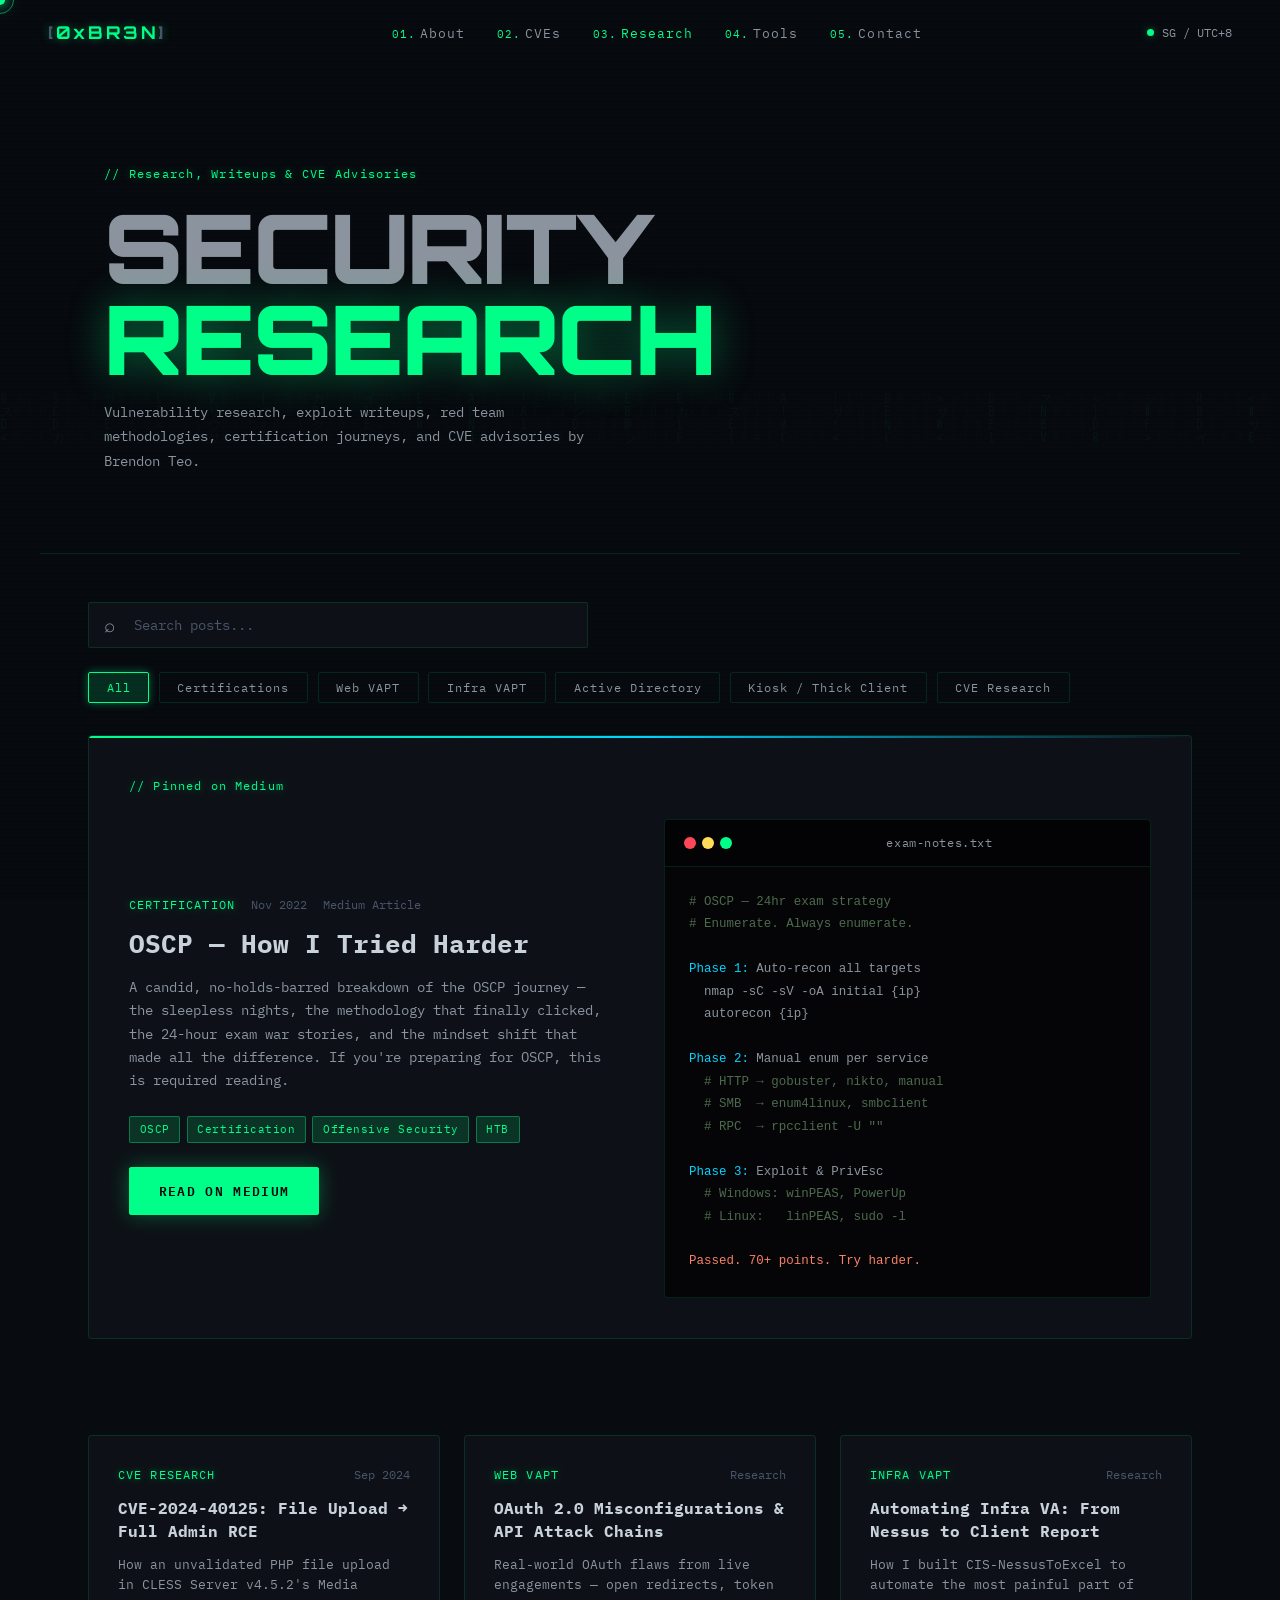
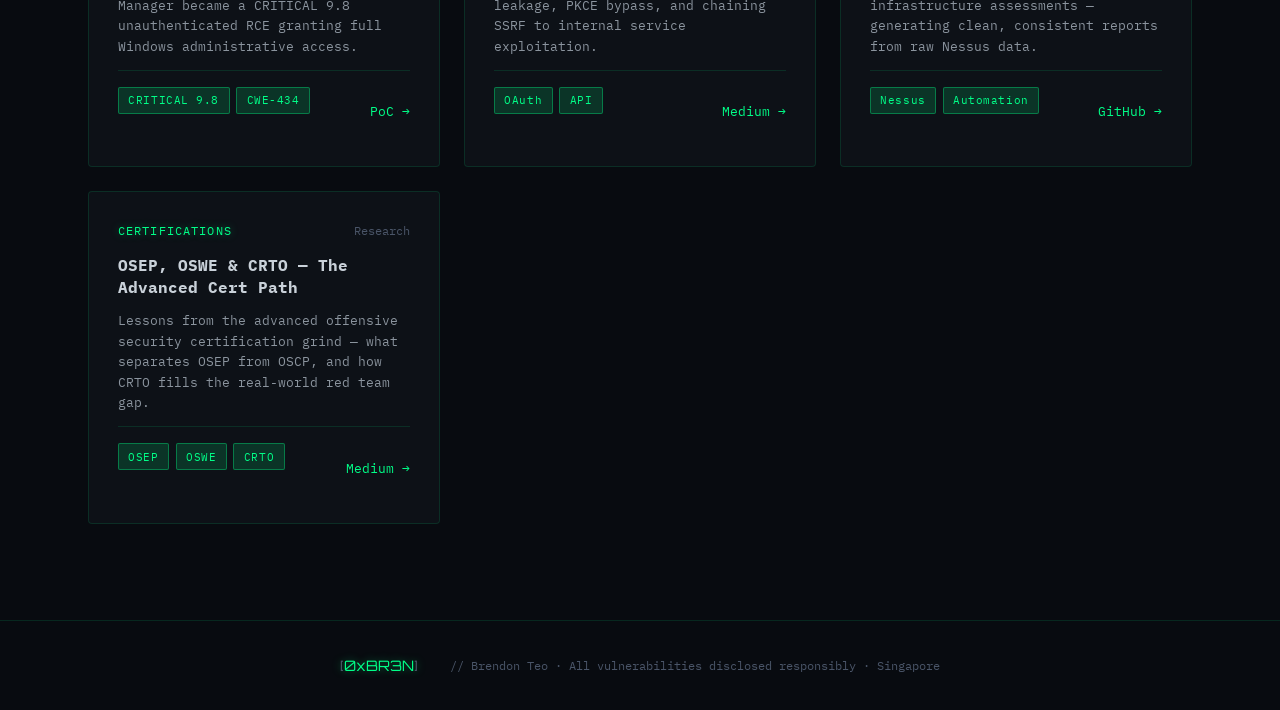
==== commit de7425c3: "Update blog.html" ====
--- a/blog.html
+++ b/blog.html
@@ -8,6 +8,10 @@
   <link rel="stylesheet" href="css/blog.css" />
   <link rel="preconnect" href="https://fonts.googleapis.com" />
   <link href="https://fonts.googleapis.com/css2?family=Share+Tech+Mono&family=Orbitron:wght@400;700;900&family=IBM+Plex+Mono:wght@300;400;600&display=swap" rel="stylesheet" />
+  <link rel="icon" type="image/x-icon"  href="favicon.ico" />
+  <link rel="icon" type="image/png" sizes="32x32" href="favicon-32.png" />
+  <link rel="icon" type="image/png" sizes="64x64" href="favicon-64.png" />
+  <link rel="apple-touch-icon"          href="favicon-64.png" />
 </head>
 <body>
 
